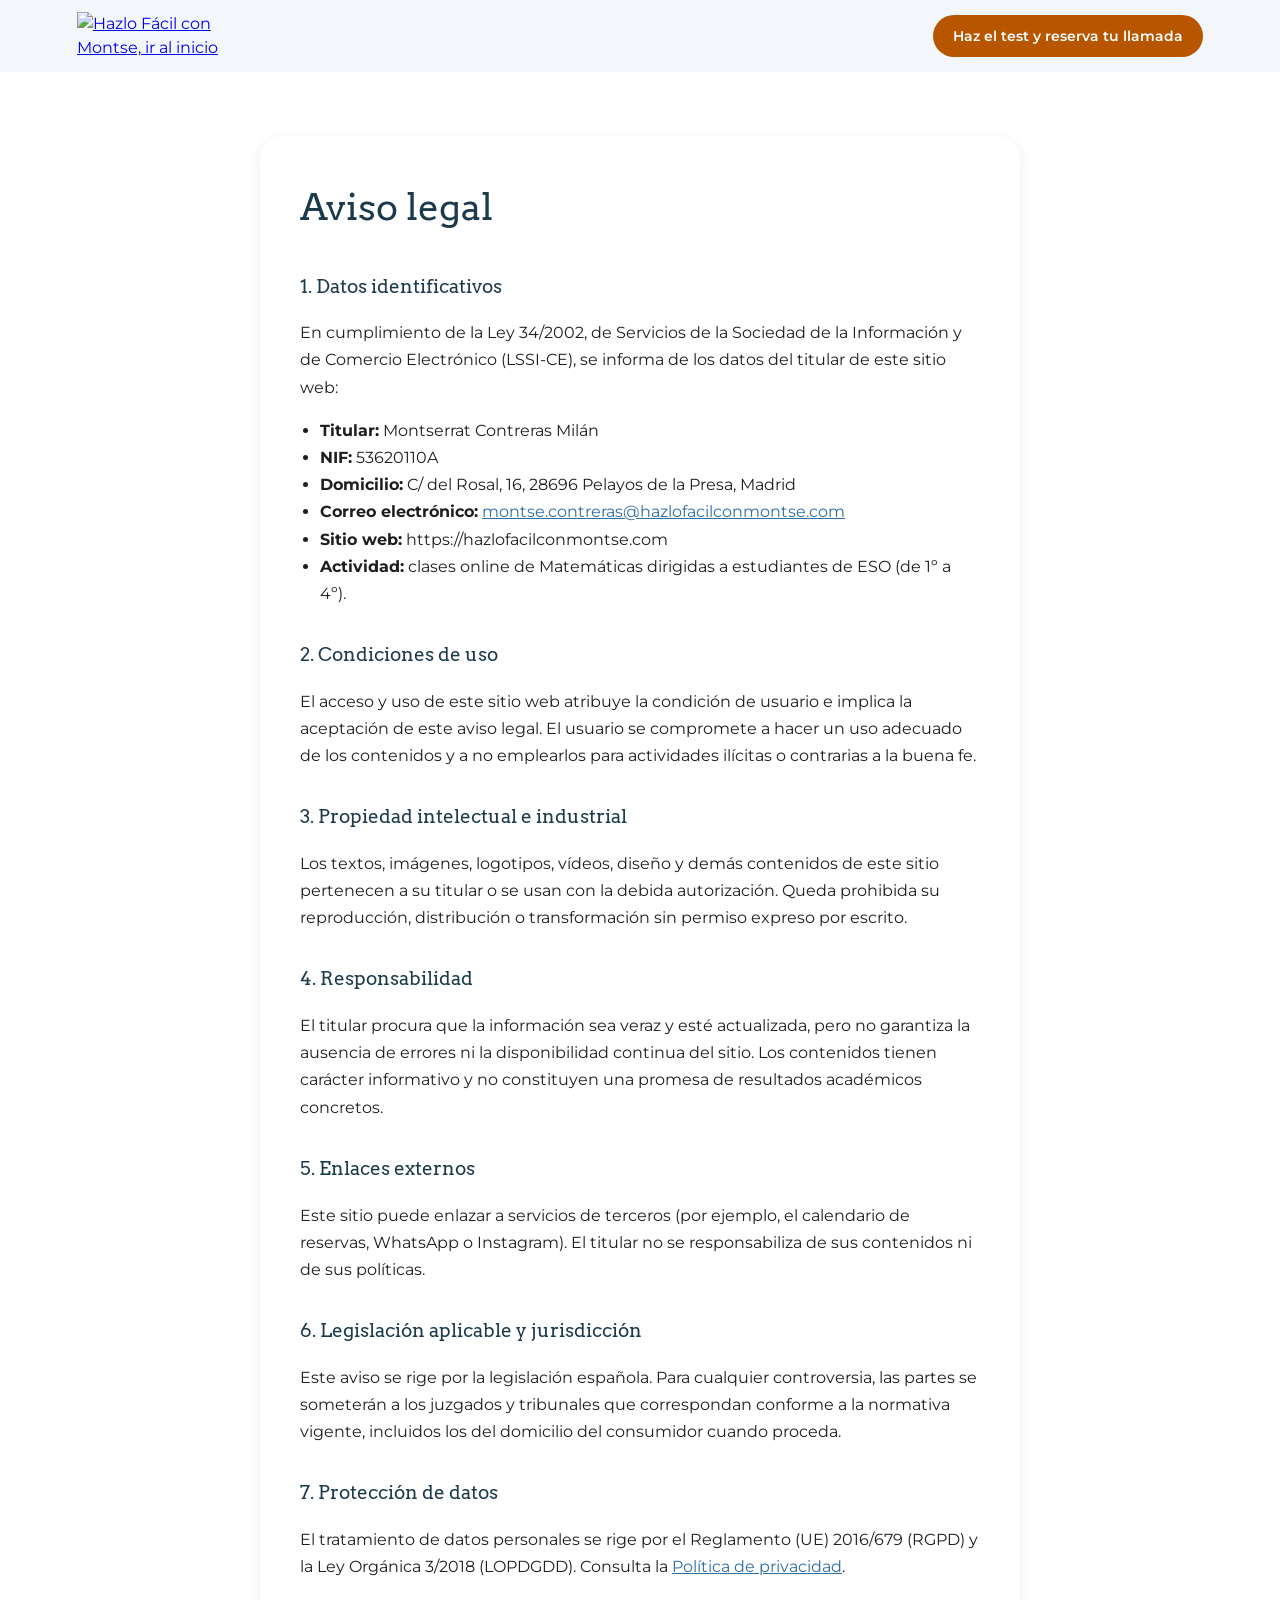
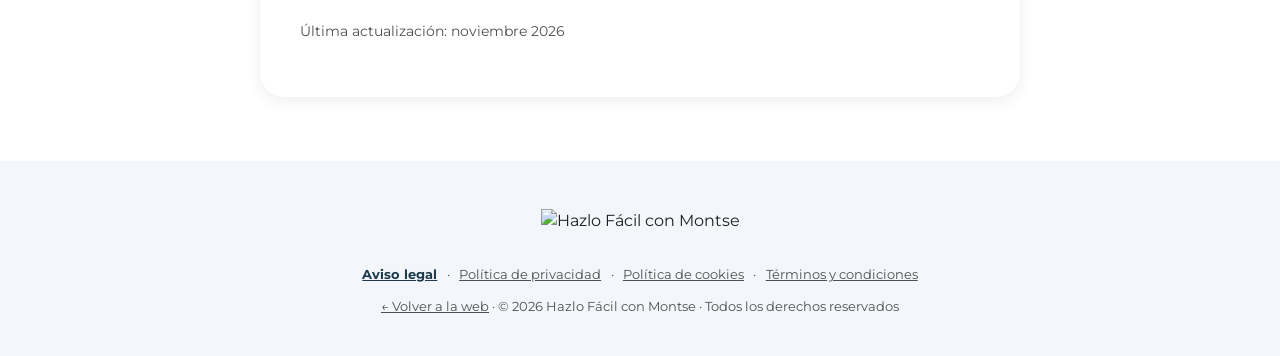
==== legal/aviso-legal.html @ 39755ea1 "Landing Hazlo Fácil con Montse (borrador)" ====
<!doctype html>
<html lang="es">
<head>
<meta charset="utf-8">
<meta name="viewport" content="width=device-width, initial-scale=1">
<title>Aviso legal | Hazlo Fácil con Montse</title>
<meta name="description" content="Aviso legal de Hazlo Fácil con Montse.">
<meta name="robots" content="noindex, follow">
<link rel="preconnect" href="https://fonts.googleapis.com">
<link rel="preconnect" href="https://fonts.gstatic.com" crossorigin>
<link rel="preconnect" href="https://hazlofacilconmontse.com" crossorigin>
<link rel="stylesheet" href="https://fonts.googleapis.com/css2?family=Arvo:wght@400;700&family=Montserrat:wght@400;600;700&display=swap">
<link rel="stylesheet" href="../assets/css/styles.css">
</head>
<body>
<a class="skip-link" href="#contenido">Saltar al contenido</a>
<header class="navbar">
  <a href="../index.html"><img src="https://hazlofacilconmontse.com/wp-content/uploads/2026/01/5D9EDF58-0F0E-4C06-9C6A-8E1BF7234CE0-2-e1774637758247-1024x313.png" alt="Hazlo Fácil con Montse, ir al inicio" width="157" height="48"></a>
  <a class="cta-btn" href="../index.html#cuestionario">Haz el test y reserva tu llamada</a>
</header>
<main class="section" id="contenido">
<article class="legal">
<h1>Aviso legal</h1>
<h2>1. Datos identificativos</h2>
<p>En cumplimiento de la Ley 34/2002, de Servicios de la Sociedad de la Información y de Comercio Electrónico (LSSI-CE), se informa de los datos del titular de este sitio web:</p>
<ul>
<li><strong>Titular:</strong> Montserrat Contreras Milán</li>
<li><strong>NIF:</strong> 53620110A</li>
<li><strong>Domicilio:</strong> C/ del Rosal, 16, 28696 Pelayos de la Presa, Madrid</li>
<li><strong>Correo electrónico:</strong> <a href="mailto:montse.contreras@hazlofacilconmontse.com">montse.contreras@hazlofacilconmontse.com</a></li>
<li><strong>Sitio web:</strong> https://hazlofacilconmontse.com</li>
<li><strong>Actividad:</strong> clases online de Matemáticas dirigidas a estudiantes de ESO (de 1º a 4º).</li>
</ul>
<h2>2. Condiciones de uso</h2>
<p>El acceso y uso de este sitio web atribuye la condición de usuario e implica la aceptación de este aviso legal. El usuario se compromete a hacer un uso adecuado de los contenidos y a no emplearlos para actividades ilícitas o contrarias a la buena fe.</p>
<h2>3. Propiedad intelectual e industrial</h2>
<p>Los textos, imágenes, logotipos, vídeos, diseño y demás contenidos de este sitio pertenecen a su titular o se usan con la debida autorización. Queda prohibida su reproducción, distribución o transformación sin permiso expreso por escrito.</p>
<h2>4. Responsabilidad</h2>
<p>El titular procura que la información sea veraz y esté actualizada, pero no garantiza la ausencia de errores ni la disponibilidad continua del sitio. Los contenidos tienen carácter informativo y no constituyen una promesa de resultados académicos concretos.</p>
<h2>5. Enlaces externos</h2>
<p>Este sitio puede enlazar a servicios de terceros (por ejemplo, el calendario de reservas, WhatsApp o Instagram). El titular no se responsabiliza de sus contenidos ni de sus políticas.</p>
<h2>6. Legislación aplicable y jurisdicción</h2>
<p>Este aviso se rige por la legislación española. Para cualquier controversia, las partes se someterán a los juzgados y tribunales que correspondan conforme a la normativa vigente, incluidos los del domicilio del consumidor cuando proceda.</p>
<h2>7. Protección de datos</h2>
<p>El tratamiento de datos personales se rige por el Reglamento (UE) 2016/679 (RGPD) y la Ley Orgánica 3/2018 (LOPDGDD). Consulta la <a href="politica-de-privacidad.html">Política de privacidad</a>.</p>
<p class="actualizacion">Última actualización: noviembre 2026</p>
</article>
</main>
<footer>
  <img src="https://hazlofacilconmontse.com/wp-content/uploads/2026/01/5D9EDF58-0F0E-4C06-9C6A-8E1BF7234CE0-2-e1774560415568-1024x240.png" alt="Hazlo Fácil con Montse" width="299" height="70" loading="lazy" decoding="async">
  <p class="footer-legal"><a href="aviso-legal.html" aria-current="page">Aviso legal</a> · <a href="politica-de-privacidad.html">Política de privacidad</a> · <a href="politica-de-cookies.html">Política de cookies</a> · <a href="terminos-y-condiciones.html">Términos y condiciones</a></p>
  <p class="footer-copy"><a href="../index.html">← Volver a la web</a> · © 2026 Hazlo Fácil con Montse · Todos los derechos reservados</p>
</footer>
</body>
</html>
---- assets/css/styles.css ----
/* Hazlo Fácil con Montse — landing de producción
   Las fuentes (Montserrat, Arvo) se cargan desde <link> en index.html. */

:root {
  --naranja: #FF8E04;          /* marca: decoración y fondos sin texto */
  --naranja-btn: #B85600;      /* naranja oscurecido: texto blanco / texto naranja con contraste AA */
  --naranja-txt: #C86400;      /* naranja para titulares grandes sobre blanco (>=3:1) */
  --azul: #2E6DA4;
  --azul-oscuro: #1C3A4B;
  --texto: #1E1E1E;
  --texto-suave: #4F4F4F;
  --panel: #F3F7FB;
  --blanco: #FFFFFF;
  /* TODO CONFIG: descargar el fondo de cuadrícula a assets/img/ y cambiar la ruta */
  --fondo-cuadricula: url('https://hazlofacilconmontse.com/wp-content/uploads/2026/02/IMG_6085.png');
}

*, *::before, *::after { box-sizing: border-box; }
html { scroll-behavior: smooth; scroll-padding-top: 150px; }
body {
  margin: 0;
  font-family: 'Montserrat', system-ui, sans-serif;
  color: var(--texto);
  background: var(--blanco) var(--fondo-cuadricula) repeat;
  line-height: 1.5;
}
img { max-width: 100%; height: auto; }
h1, h2, h3 { font-family: 'Arvo', Georgia, serif; font-weight: 400; }

.sr-only {
  position: absolute; width: 1px; height: 1px; margin: -1px; padding: 0;
  overflow: hidden; clip: rect(0 0 0 0); white-space: nowrap; border: 0;
}
.skip-link { position: absolute; left: -999px; top: 0; background: var(--azul-oscuro); color: var(--blanco); padding: .75rem 1rem; z-index: 100; }
.skip-link:focus { left: 0; }
:focus-visible { outline: 3px solid var(--azul); outline-offset: 3px; }

/* Botón CTA */
.cta-btn {
  display: inline-block; background: var(--naranja-btn); color: var(--blanco);
  font-family: inherit; font-weight: 600; font-size: 1rem; line-height: 1.3;
  padding: 16px 24px; border-radius: 23px; text-decoration: none; text-align: center;
  transition: background .15s, transform .15s;
}
.cta-btn:hover { background: #9C4900; transform: translateY(-1px); }

/* Navbar */
.navbar {
  display: flex; align-items: center; justify-content: space-between; flex-wrap: wrap; gap: .75rem;
  padding: .75rem 6vw; background: var(--panel); position: sticky; top: 0; z-index: 10;
}
.navbar img { height: 48px; width: auto; display: block; }
.navbar .cta-btn { padding: 12px 20px; font-size: .9rem; }

/* Hero */
.hero { padding: 4rem 6vw 3rem; text-align: center; }
.titular {
  font-size: clamp(1.7rem, 4.6vw, 3.3rem); line-height: 1.35;
  margin: 0 auto .5rem; color: var(--azul-oscuro); max-width: 1100px;
}
.titular strong { font-weight: 700; }
.titular-linea { display: block; margin-bottom: 2.25rem; }
.titular-linea:last-child { margin-bottom: 0; }
.hl-naranja { color: var(--naranja-txt); }
.hl-resaltado {
  color: var(--blanco); background: var(--naranja-btn); border-radius: 8px; padding: .05em .35em;
  box-decoration-break: clone; -webkit-box-decoration-break: clone;
}
.hl-float { display: inline-block; animation: flotar 3.2s ease-in-out 3; }
@keyframes flotar { 0%, 100% { transform: translateY(0); } 50% { transform: translateY(-8px); } }

.video-wrap {
  max-width: 760px; margin: 2.5rem auto 0; aspect-ratio: 16 / 9;
  background: linear-gradient(160deg, var(--azul-oscuro) 0%, var(--azul) 100%);
  border-radius: 20px; display: flex; align-items: center; justify-content: center;
  box-shadow: 0 12px 32px rgba(0,0,0,.15); overflow: hidden;
}
.video-wrap iframe { width: 100%; height: 100%; border: 0; }
.video-play {
  width: 84px; height: 84px; border-radius: 50%; background: var(--naranja-btn); color: var(--blanco);
  display: flex; align-items: center; justify-content: center; font-size: 2rem;
  box-shadow: 0 6px 18px rgba(184,86,0,.4);
}
.video-instruccion { font-weight: 600; font-size: 1.05rem; margin: 1.5rem 0 2.5rem; }

/* Cuestionario */
.container-estrecho { max-width: 620px; margin: 0 auto; }
.cuestionario-box {
  background: linear-gradient(160deg, #FFE3C2 0%, #FFF3D6 45%, #DCEBFA 100%);
  border: 3px solid var(--naranja); border-radius: 24px; padding: 2.5rem;
  box-shadow: 0 10px 32px rgba(255,142,4,.2); text-align: center; position: relative; overflow: hidden;
}
.cuestionario-box::before { content: ""; position: absolute; top: -40px; right: -40px; width: 140px; height: 140px; border-radius: 50%; background: rgba(255,142,4,.18); }
.cuestionario-box::after { content: ""; position: absolute; bottom: -50px; left: -50px; width: 160px; height: 160px; border-radius: 50%; background: rgba(46,109,164,.12); }
.cuestionario-deco { position: absolute; font-family: 'Arvo', serif; font-weight: 700; line-height: 1; z-index: 1; pointer-events: none; }
.d1 { top: 10px; left: 8%; font-size: 1.6rem; color: rgba(46,109,164,.25); transform: rotate(-12deg); }
.d2 { top: 16px; left: 32%; font-size: 1.3rem; color: rgba(255,142,4,.32); transform: rotate(9deg); }
.d3 { top: 8px; right: 28%; font-size: 1.9rem; color: rgba(255,142,4,.22); transform: rotate(-6deg); }
.d4 { top: 18px; right: 6%; font-size: 1.4rem; color: rgba(46,109,164,.3); transform: rotate(14deg); }
.d5 { bottom: 14px; left: 6%; font-size: 1.7rem; color: rgba(255,142,4,.28); transform: rotate(8deg); }
.d6 { bottom: 20px; left: 30%; font-size: 1.3rem; color: rgba(46,109,164,.22); transform: rotate(-10deg); }
.d7 { bottom: 10px; right: 26%; font-size: 1.8rem; color: rgba(46,109,164,.26); transform: rotate(7deg); }
.d8 { bottom: 16px; right: 5%; font-size: 1.5rem; color: rgba(255,142,4,.3); transform: rotate(-9deg); }

.cuestionario-contenido { position: relative; z-index: 2; margin: 0; }
.cuestionario-step { border: 0; margin: 0; padding: 0; min-width: 0; }
.cuestionario-step[hidden] { display: none; }
.cuestionario-paso {
  display: inline-block; font-size: .8rem; font-weight: 700; color: var(--blanco);
  background: var(--naranja-btn); border-radius: 999px; padding: .35rem 1rem; margin-bottom: 1.25rem;
}
.cuestionario-pregunta { font-size: 1.35rem; margin: 0 0 1.5rem; color: var(--azul-oscuro); }
.cuestionario-pregunta:focus { outline: none; }
.cuestionario-pregunta label { cursor: text; }
.cuestionario-opciones { display: flex; flex-direction: column; gap: .85rem; }

/* Opciones: radios reales ocultos visualmente, la etiqueta hace de botón */
.cuestionario-opcion {
  position: relative; display: block; cursor: pointer; user-select: none;
  border: 2px solid var(--naranja-btn); border-radius: 12px; padding: .9rem 1rem;
  font-weight: 700; color: var(--naranja-btn); background: var(--blanco);
  transition: background .15s, color .15s;
}
.cuestionario-opcion input { position: absolute; opacity: 0; inset: 0; margin: 0; cursor: pointer; }
.cuestionario-opcion:hover { background: #FFF8F0; color: #9C4900; }
.cuestionario-opcion:has(input:checked) { background: var(--naranja-btn); color: var(--blanco); box-shadow: 0 4px 14px rgba(184,86,0,.35); }
.cuestionario-opcion input:focus-visible + span { outline: 3px solid var(--azul); outline-offset: 6px; border-radius: 6px; }
.cuestionario-opcion:has(input:focus-visible) { outline: 3px solid var(--azul); outline-offset: 3px; }

.cuestionario-textarea {
  display: block; width: 100%; min-height: 130px; resize: vertical;
  border: 2px solid var(--naranja-btn); border-radius: 12px; padding: .9rem 1.1rem;
  font: inherit; font-size: 1rem; /* >=16px evita el zoom en iOS */ color: var(--texto); background: var(--blanco); text-align: left;
}
.cuestionario-textarea::placeholder { color: #595959; }
.cuestionario-textarea:focus { outline: 3px solid var(--azul); outline-offset: 2px; border-color: var(--azul); }
.cuestionario-continuar {
  margin-top: 1.25rem; background: var(--naranja-btn); color: var(--blanco); font: inherit; font-weight: 700; font-size: .95rem;
  border: 0; border-radius: 23px; padding: .85rem 2rem; cursor: pointer; box-shadow: 0 4px 14px rgba(184,86,0,.35);
}
.cuestionario-continuar:hover { background: #9C4900; }
.cuestionario-nav { display: flex; justify-content: center; margin-top: 1.5rem; }
.cuestionario-volver { font: inherit; font-size: .9rem; font-weight: 600; color: var(--azul-oscuro); background: none; border: 0; cursor: pointer; text-decoration: underline; padding: .6rem; min-height: 44px; min-width: 44px; }
.cuestionario-final p { font-size: 1.05rem; line-height: 1.6; max-width: 480px; margin: .5rem auto 1.75rem; }

/* Secciones */
.section { padding: 4rem 6vw; }
.section-panel { background: var(--panel); }
.container { max-width: 980px; margin: 0 auto; }
.section-title { font-size: clamp(1.4rem, 2.8vw, 2rem); text-align: center; margin: 0 0 .75rem; }
.section-subtitle { text-align: center; color: var(--texto-suave); max-width: 680px; margin: 0 auto 2.5rem; font-size: 1.02rem; }
.cta-mini { text-align: center; padding: 2.5rem 6vw; }

.pain-list { list-style: none; padding: 0; margin: 2rem auto 0; display: flex; flex-direction: column; gap: 1rem; max-width: 650px; }
.pain-item { display: flex; gap: .75rem; align-items: flex-start; background: var(--blanco); padding: 1rem 1.25rem; border-radius: 14px; box-shadow: 0 2px 10px rgba(0,0,0,.06); }
.pain-emoji { font-size: 1.3rem; flex-shrink: 0; }

.compare-grid { display: flex; flex-wrap: wrap; gap: 2rem; justify-content: center; margin-top: 2rem; }
.compare-col { flex: 1 1 320px; max-width: 420px; border-radius: 20px; padding: 1.75rem; }
.compare-col.problema { background: linear-gradient(160deg, #FFE3DC 0%, #FFC9BA 100%); }
.compare-col.solucion { background: linear-gradient(160deg, #DFF6E4 0%, #B9EAC4 100%); }
.compare-col h3 { margin-top: 0; font-size: 1.15rem; }
.compare-col ul { list-style: none; padding: 0; margin: 0; display: flex; flex-direction: column; gap: .85rem; }
.compare-col li { line-height: 1.4; }

.transicion { background: var(--panel); text-align: center; padding: 3.5rem 6vw; }
.transicion p { max-width: 700px; margin: 0 auto 1.75rem; font-size: clamp(1.1rem, 2.2vw, 1.5rem); }

.metodo-grid { display: flex; flex-wrap: wrap; gap: 1.5rem; justify-content: center; }
.metodo-card { flex: 1 1 220px; max-width: 250px; border-radius: 20px; padding: 1.5rem; text-align: center; background: linear-gradient(160deg, #FFF3D6 0%, #FFD98F 100%); }
.metodo-card:nth-child(2) { background: linear-gradient(160deg, #DFF6E4 0%, #B9EAC4 100%); }
.metodo-card:nth-child(3) { background: linear-gradient(160deg, #DCEBFA 0%, #AFD4F2 100%); }
.metodo-card:nth-child(4) { background: linear-gradient(160deg, #F3E1FA 0%, #DDB6F0 100%); }
.metodo-num { font-size: 1.8rem; margin-bottom: .4rem; }
.metodo-card h3 { font-size: 1.1rem; margin: 0 0 .5rem; }
.metodo-card p { font-size: .92rem; margin: 0; }
.metodo-resultado { text-align: center; margin: 2.25rem 0 0; font-weight: 700; color: var(--azul); letter-spacing: .03em; }

.badge-confianza { display: block; width: fit-content; margin: 0 auto 2.25rem; background: var(--blanco); color: var(--azul); font-weight: 600; padding: .4rem 1rem; border-radius: 999px; font-size: .9rem; }
.pasos-grid { list-style: none; padding: 0; margin: 0; display: flex; flex-wrap: wrap; gap: 1.5rem; justify-content: center; }
.paso-card { flex: 1 1 200px; max-width: 230px; text-align: center; }
.paso-num { width: 44px; height: 44px; border-radius: 50%; background: var(--naranja-btn); color: var(--blanco); display: flex; align-items: center; justify-content: center; font-weight: 700; margin: 0 auto .75rem; font-size: 1.1rem; }
.paso-card h3 { font-size: 1.05rem; margin: 0 0 .4rem; }
.paso-card p { font-size: .9rem; color: var(--texto-suave); margin: 0; }

.sobre-montse { display: flex; flex-wrap: wrap; gap: 2.5rem; align-items: center; max-width: 900px; margin: 0 auto; background: var(--panel); border-radius: 24px; padding: 2.5rem; }
.sobre-montse-foto { width: 180px; height: 180px; border-radius: 50%; flex-shrink: 0; object-fit: cover; object-position: top; box-shadow: 0 8px 24px rgba(0,0,0,.12); }
.sobre-montse-texto { flex: 1 1 320px; line-height: 1.7; }
.sobre-montse-texto h2 { margin-top: 0; font-size: 1.6rem; }
.sobre-montse-check { margin-bottom: .9rem; }

.testi-grid { display: flex; flex-wrap: wrap; gap: 1.25rem; justify-content: center; margin-top: 2rem; }
.testi-card { flex: 1 1 250px; max-width: 290px; margin: 0; background: var(--blanco); border-radius: 16px; padding: 1.5rem; box-shadow: 0 4px 16px rgba(0,0,0,.07); }
.testi-card blockquote { margin: 0; }
.testi-stars { color: #B36B00; margin-bottom: .5rem; letter-spacing: .05em; }
.testi-autor { display: block; margin-top: .75rem; font-weight: 700; font-size: .9rem; }
.testi-curso { font-size: .82rem; color: var(--texto-suave); }
/* Marcador visible de texto de ejemplo: eliminar el <em> del HTML al poner testimonios reales */
.testi-placeholder { color: #B00020; font-size: .8rem; }

.cta-final { background: var(--panel); text-align: center; padding: 4rem 6vw; }
.cta-final h2 { font-size: clamp(1.5rem, 3vw, 2.1rem); margin: 0 0 1rem; }
.cta-final p:not(.cta-final-note) { max-width: 640px; margin: 0 auto 2rem; color: var(--texto-suave); }
.eyebrow { display: inline-block; font-size: .85rem; font-weight: 600; letter-spacing: .06em; text-transform: uppercase; background: var(--blanco); border: 1px solid #DCE6EF; color: var(--azul); border-radius: 999px; padding: .4rem 1.1rem; margin-bottom: 1.5rem; }
.cta-final-note { font-size: .85rem; margin: 1.25rem 0 0; color: var(--texto-suave); }

footer { background: var(--panel); text-align: center; padding: 3rem 6vw 2.5rem; }
footer > img { height: 70px; width: auto; margin-bottom: 2rem; }
.footer-cols { display: flex; flex-wrap: wrap; justify-content: center; gap: 3rem; margin-bottom: 2rem; text-align: left; }
.footer-col h2 { font-size: 1.05rem; margin: 0 0 .75rem; }
.footer-col a, .footer-col > div { display: block; color: var(--texto-suave); text-decoration: none; font-size: .92rem; margin-bottom: .4rem; }
.footer-col a:hover { text-decoration: underline; }
.footer-social { display: flex !important; gap: .75rem; }
.footer-col .footer-social a { width: 40px; height: 40px; border-radius: 50%; display: flex; align-items: center; justify-content: center; color: var(--blanco); font-size: .85rem; font-weight: 700; margin: 0; }
.footer-legal { font-size: .82rem; color: var(--texto-suave); margin: 0; }
.footer-legal a { color: var(--texto-suave); margin: 0 .4rem; }
.footer-copy { margin: .75rem 0 0; font-size: .8rem; color: var(--texto-suave); }

@media (max-width: 640px) {
  .hero { padding: 3rem 6vw 2.5rem; }
  .section { padding: 3rem 6vw; }
  .cuestionario-box { padding: 2rem 1.25rem; }
  .sobre-montse { flex-direction: column; text-align: center; padding: 2rem; }
  .navbar { justify-content: center; position: static; }
  .footer-cols { gap: 2rem; }
}

@media (prefers-reduced-motion: reduce) {
  html { scroll-behavior: auto; }
  .hl-float { animation: none; }
  .cta-btn { transition: none; }
}

/* === Páginas legales (usan este mismo archivo que la landing) === */
.legal { max-width: 760px; margin: 0 auto; background: var(--blanco); border-radius: 24px; padding: 2.5rem; box-shadow: 0 4px 16px rgba(0,0,0,.07); line-height: 1.7; }
.legal h1 { font-size: clamp(1.6rem, 3.5vw, 2.3rem); color: var(--azul-oscuro); margin: 0 0 1.5rem; }
.legal h2 { font-size: 1.2rem; color: var(--azul-oscuro); margin: 2rem 0 .5rem; }
.legal ul { padding-left: 1.25rem; }
.legal a { color: var(--azul); }
.actualizacion { margin-top: 2.5rem; font-size: .85rem; color: var(--texto-suave); }
.pendiente { background: #FFF3A3; color: var(--texto); padding: .05em .25em; border-radius: 4px; } /* quitar al confirmar cada dato */
.footer-legal a[aria-current] { font-weight: 700; color: var(--azul-oscuro); }
.footer-copy a { color: var(--texto-suave); }
@media (max-width: 640px) { .legal { padding: 1.5rem 1.25rem; } }
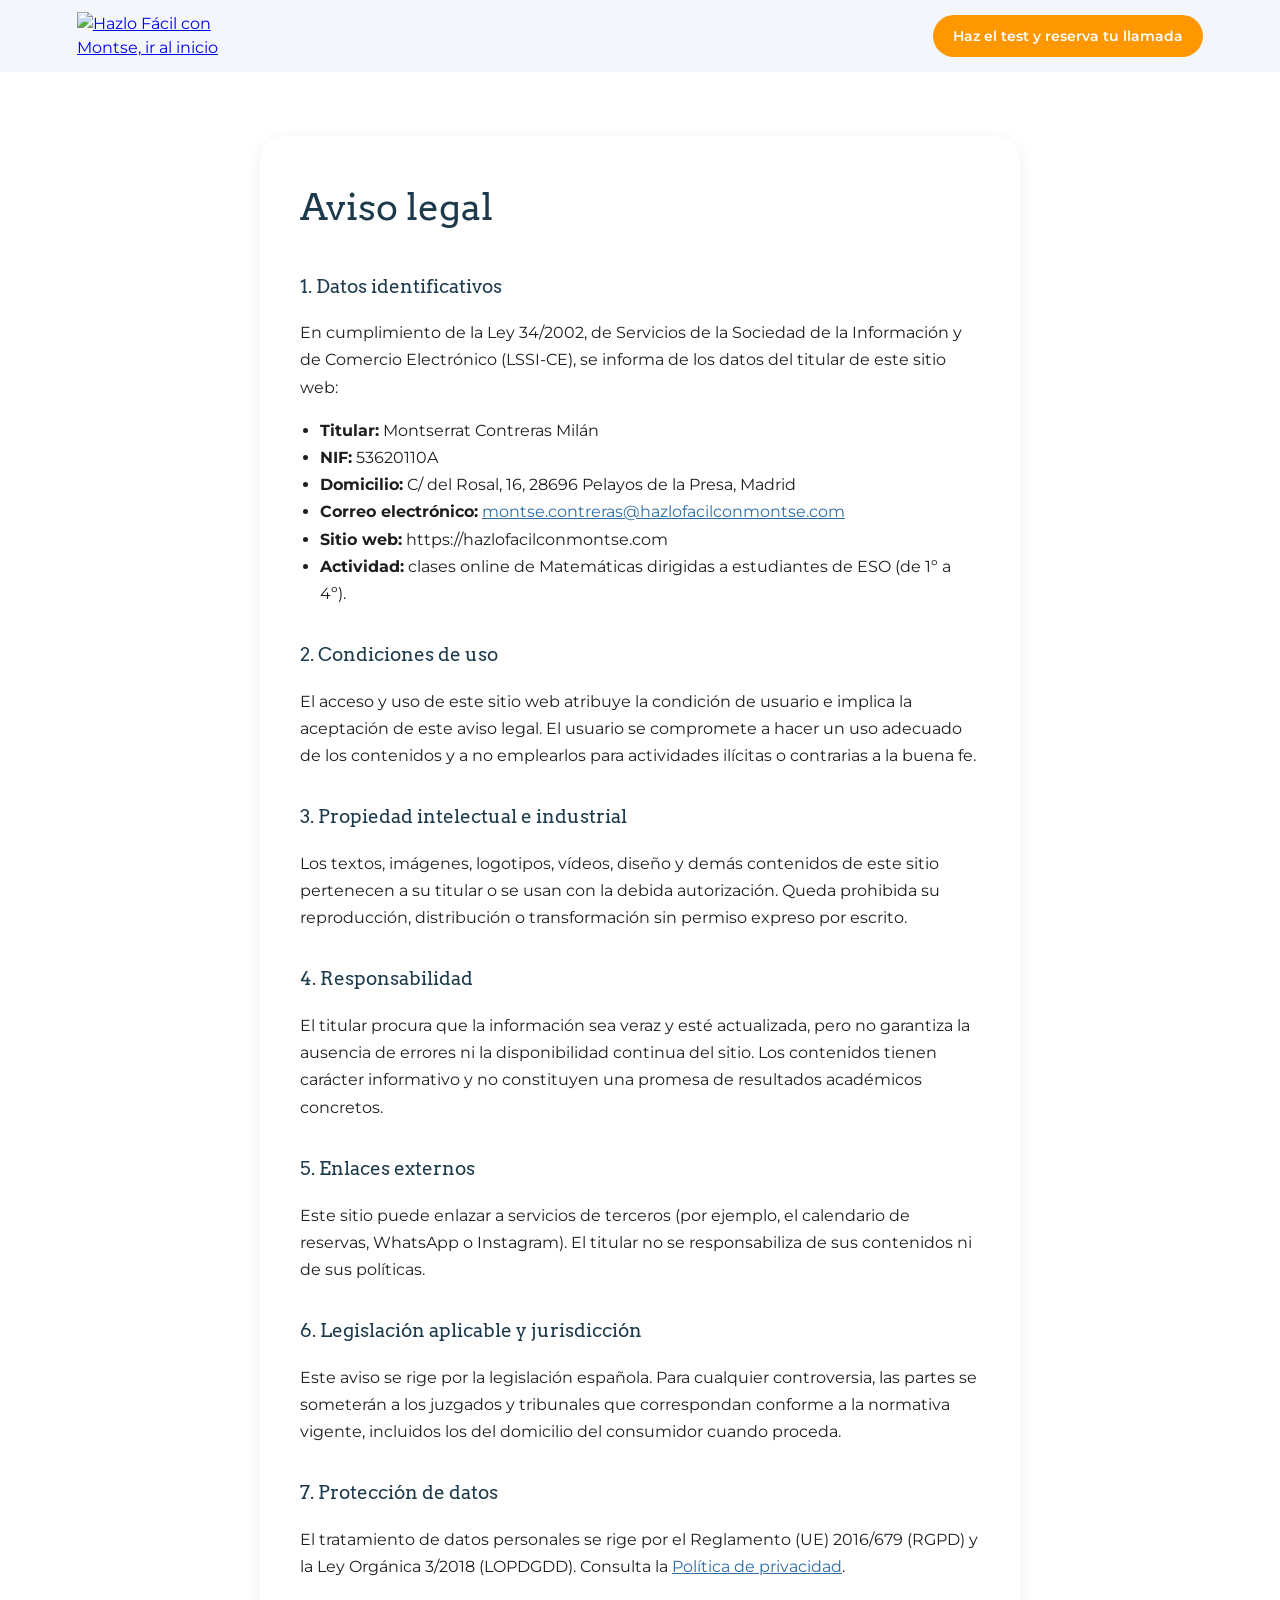
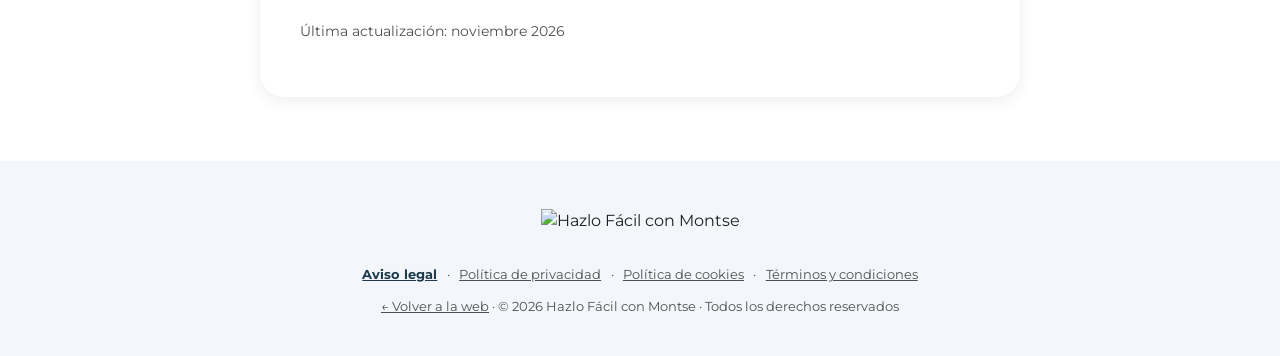
==== commit 3a630586: "Cache-busting de CSS y JS (v=3)" ====
--- a/legal/aviso-legal.html
+++ b/legal/aviso-legal.html
@@ -10,7 +10,7 @@
 <link rel="preconnect" href="https://fonts.gstatic.com" crossorigin>
 <link rel="preconnect" href="https://hazlofacilconmontse.com" crossorigin>
 <link rel="stylesheet" href="https://fonts.googleapis.com/css2?family=Arvo:wght@400;700&family=Montserrat:wght@400;600;700&display=swap">
-<link rel="stylesheet" href="../assets/css/styles.css">
+<link rel="stylesheet" href="../assets/css/styles.css?v=3">
 </head>
 <body>
 <a class="skip-link" href="#contenido">Saltar al contenido</a>
--- a/assets/css/styles.css
+++ b/assets/css/styles.css
@@ -2,9 +2,10 @@
    Las fuentes (Montserrat, Arvo) se cargan desde <link> en index.html. */
 
 :root {
-  --naranja: #FF8E04;          /* marca: decoración y fondos sin texto */
-  --naranja-btn: #B85600;      /* naranja oscurecido: texto blanco / texto naranja con contraste AA */
-  --naranja-txt: #C86400;      /* naranja para titulares grandes sobre blanco (>=3:1) */
+  --naranja: #FF9800;          /* naranja del logo (muestreado de la imagen del cliente) */
+  --naranja-btn: #FF9800;      /* superficies naranja: botones, resaltados, insignias */
+  --naranja-texto: #B85600;    /* naranja oscuro solo para TEXTO naranja sobre fondo blanco (contraste) */
+  --naranja-txt: #FF9800;      /* ENTENDER (titular grande): naranja del logo */
   --azul: #2E6DA4;
   --azul-oscuro: #1C3A4B;
   --texto: #1E1E1E;
@@ -42,7 +43,7 @@
   padding: 16px 24px; border-radius: 23px; text-decoration: none; text-align: center;
   transition: background .15s, transform .15s;
 }
-.cta-btn:hover { background: #9C4900; transform: translateY(-1px); }
+.cta-btn:hover { background: #E68900; transform: translateY(-1px); }
 
 /* Navbar */
 .navbar {
@@ -79,7 +80,7 @@
 .video-play {
   width: 84px; height: 84px; border-radius: 50%; background: var(--naranja-btn); color: var(--blanco);
   display: flex; align-items: center; justify-content: center; font-size: 2rem;
-  box-shadow: 0 6px 18px rgba(184,86,0,.4);
+  box-shadow: 0 6px 18px rgba(255,152,0,.4);
 }
 .video-instruccion { font-weight: 600; font-size: 1.05rem; margin: 1.5rem 0 2.5rem; }
 
@@ -118,12 +119,12 @@
 .cuestionario-opcion {
   position: relative; display: block; cursor: pointer; user-select: none;
   border: 2px solid var(--naranja-btn); border-radius: 12px; padding: .9rem 1rem;
-  font-weight: 700; color: var(--naranja-btn); background: var(--blanco);
+  font-weight: 700; color: var(--naranja-texto); background: var(--blanco);
   transition: background .15s, color .15s;
 }
 .cuestionario-opcion input { position: absolute; opacity: 0; inset: 0; margin: 0; cursor: pointer; }
 .cuestionario-opcion:hover { background: #FFF8F0; color: #9C4900; }
-.cuestionario-opcion:has(input:checked) { background: var(--naranja-btn); color: var(--blanco); box-shadow: 0 4px 14px rgba(184,86,0,.35); }
+.cuestionario-opcion:has(input:checked) { background: var(--naranja-btn); color: var(--blanco); box-shadow: 0 4px 14px rgba(255,152,0,.35); }
 .cuestionario-opcion input:focus-visible + span { outline: 3px solid var(--azul); outline-offset: 6px; border-radius: 6px; }
 .cuestionario-opcion:has(input:focus-visible) { outline: 3px solid var(--azul); outline-offset: 3px; }
 
@@ -136,9 +137,9 @@
 .cuestionario-textarea:focus { outline: 3px solid var(--azul); outline-offset: 2px; border-color: var(--azul); }
 .cuestionario-continuar {
   margin-top: 1.25rem; background: var(--naranja-btn); color: var(--blanco); font: inherit; font-weight: 700; font-size: .95rem;
-  border: 0; border-radius: 23px; padding: .85rem 2rem; cursor: pointer; box-shadow: 0 4px 14px rgba(184,86,0,.35);
-}
-.cuestionario-continuar:hover { background: #9C4900; }
+  border: 0; border-radius: 23px; padding: .85rem 2rem; cursor: pointer; box-shadow: 0 4px 14px rgba(255,152,0,.35);
+}
+.cuestionario-continuar:hover { background: #E68900; }
 .cuestionario-nav { display: flex; justify-content: center; margin-top: 1.5rem; }
 .cuestionario-volver { font: inherit; font-size: .9rem; font-weight: 600; color: var(--azul-oscuro); background: none; border: 0; cursor: pointer; text-decoration: underline; padding: .6rem; min-height: 44px; min-width: 44px; }
 .cuestionario-final p { font-size: 1.05rem; line-height: 1.6; max-width: 480px; margin: .5rem auto 1.75rem; }
@@ -231,6 +232,22 @@
   .cta-btn { transition: none; }
 }
 
+/* === Carruseles (Método 360º y testimonios) === */
+.carrusel { position: relative; margin-top: 2rem; }
+.carrusel-pista { display: flex; gap: 1.25rem; overflow-x: auto; scroll-snap-type: x mandatory; scroll-behavior: smooth; padding: .5rem .25rem 1rem; scrollbar-width: none; -webkit-overflow-scrolling: touch; }
+.carrusel-pista::-webkit-scrollbar { display: none; }
+.carrusel .metodo-card, .carrusel .testi-card { flex: 0 0 calc((100% - 2.5rem) / 3); max-width: none; scroll-snap-align: start; }
+.carrusel-btn { position: absolute; top: 50%; transform: translateY(-50%); width: 44px; height: 44px; border-radius: 50%; border: 2px solid var(--azul-oscuro); background: var(--blanco); color: var(--azul-oscuro); font-size: 1.6rem; line-height: 1; cursor: pointer; display: flex; align-items: center; justify-content: center; padding: 0 0 .15rem; box-shadow: 0 2px 8px rgba(0,0,0,.15); z-index: 2; }
+.carrusel-btn.prev { left: -.75rem; }
+.carrusel-btn.next { right: -.75rem; }
+.carrusel-btn[aria-disabled="true"] { opacity: .35; cursor: default; }
+@media (max-width: 900px) { .carrusel .metodo-card, .carrusel .testi-card { flex-basis: calc((100% - 1.25rem) / 2); } }
+@media (max-width: 640px) {
+  .carrusel .metodo-card, .carrusel .testi-card { flex-basis: 85%; }
+  .carrusel-btn.prev { left: -.25rem; } .carrusel-btn.next { right: -.25rem; }
+}
+@media (prefers-reduced-motion: reduce) { .carrusel-pista { scroll-behavior: auto; } }
+
 /* === Páginas legales (usan este mismo archivo que la landing) === */
 .legal { max-width: 760px; margin: 0 auto; background: var(--blanco); border-radius: 24px; padding: 2.5rem; box-shadow: 0 4px 16px rgba(0,0,0,.07); line-height: 1.7; }
 .legal h1 { font-size: clamp(1.6rem, 3.5vw, 2.3rem); color: var(--azul-oscuro); margin: 0 0 1.5rem; }
